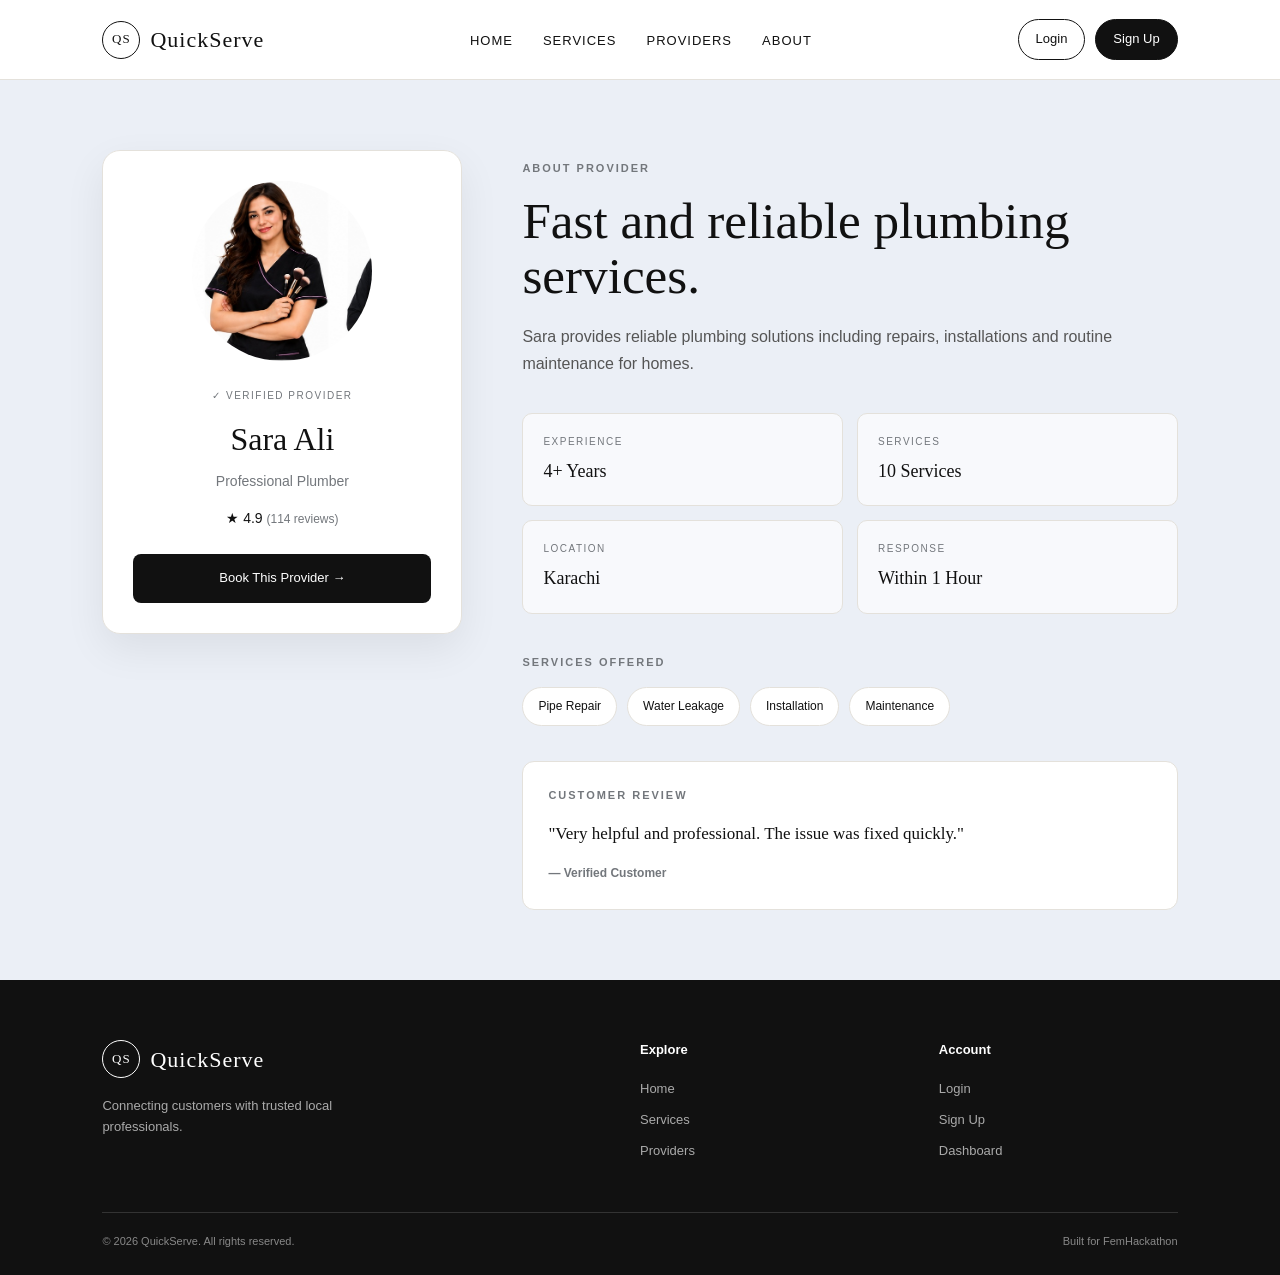
==== profile3.html @ 2b143eba "Initial QuickServe project" ====
<!DOCTYPE html>
<html lang="en">
<head>
    <meta charset="UTF-8">
    <meta name="viewport" content="width=device-width, initial-scale=1.0">

    <title>QuickServe | Provider Profile</title>

    <link rel="stylesheet" href="profile.css">
</head>

<body>

<header>
    <nav class="navbar">

        <a href="index.html" class="logo">
            <span class="logo-circle">QS</span>
            <span>QuickServe</span>
        </a>

        <ul class="nav-links">
            <li><a href="index.html">Home</a></li>
            <li><a href="services.html">Services</a></li>
            <li><a href="providers.html">Providers</a></li>
            <li><a href="about.html">About</a></li>
        </ul>

        <div class="auth-buttons">
            <a href="login.html" class="login-btn">Login</a>
            <a href="signup.html" class="signup-btn">Sign Up</a>
        </div>

        <input type="checkbox" id="menu-toggle">

        <label for="menu-toggle" class="hamburger">
            ☰
        </label>

    </nav>
</header>


<main class="profile-page">

    <div class="profile-container">

        <section class="profile-card">

            <div class="profile-image">
                <img src="girl2.jpg"
                     alt="Sara Ali">
            </div>

            <span class="verified">
                ✓ VERIFIED PROVIDER
            </span>

            <h1>Sara Ali</h1>

            <p class="profession">
                Professional Plumber
            </p>

            <div class="rating">
                ★ 4.9
                <span>(114 reviews)</span>
            </div>

            <a href="booking.html" class="booking-btn">
                Book This Provider →
            </a>

        </section>


        <section class="profile-info">

            <span class="section-label">
                ABOUT PROVIDER
            </span>

            <h2>
                Fast and reliable
                plumbing services.
            </h2>

            <p>
                Sara provides reliable plumbing solutions
                including repairs, installations and routine
                maintenance for homes.
            </p>


            <div class="info-grid">

                <div class="info-box">
                    <span>EXPERIENCE</span>
                    <strong>4+ Years</strong>
                </div>

                <div class="info-box">
                    <span>SERVICES</span>
                    <strong>10 Services</strong>
                </div>

                <div class="info-box">
                    <span>LOCATION</span>
                    <strong>Karachi</strong>
                </div>

                <div class="info-box">
                    <span>RESPONSE</span>
                    <strong>Within 1 Hour</strong>
                </div>

            </div>


            <div class="services-list">

                <span class="section-label">
                    SERVICES OFFERED
                </span>

                <div class="service-tags">
                    <span>Pipe Repair</span>
                    <span>Water Leakage</span>
                    <span>Installation</span>
                    <span>Maintenance</span>
                </div>

            </div>


            <div class="review-box">

                <span class="section-label">
                    CUSTOMER REVIEW
                </span>

                <p>
                    "Very helpful and professional.
                    The issue was fixed quickly."
                </p>

                <strong>
                    — Verified Customer
                </strong>

            </div>

        </section>

    </div>

</main>



<!-- ================= FOOTER ================= -->

    <footer>

        <div class="footer-content">

            <div class="footer-brand">

                <a href="index.html" class="logo">
                    <span class="logo-circle">
                        QS
                    </span>

                    <span>
                        QuickServe
                    </span>
                </a>

                <p>
                    Connecting customers with trusted
                    local professionals.
                </p>

            </div>


            <div class="footer-column">

                <h4>
                    Explore
                </h4>

                <a href="index.html">
                    Home
                </a>

                <a href="services.html">
                    Services
                </a>

                <a href="providers.html">
                    Providers
                </a>

            </div>


            <div class="footer-column">

                <h4>
                    Account
                </h4>

                <a href="login.html">
                    Login
                </a>

                <a href="signup.html">
                    Sign Up
                </a>

                <a href="#">
                    Dashboard
                </a>

            </div>

        </div>


        <div class="footer-bottom">

            <p>
                © 2026 QuickServe. All rights reserved.
            </p>

            <p>
                Built for FemHackathon
            </p>

        </div>

    </footer>


</body>
</html>
---- profile.css ----
* {
    margin: 0;
    padding: 0;
    box-sizing: border-box;
}


:root {
    --bg: #ffffff;
    --hero: #EBEFF6;
    --text: #111111;
    --muted: #73777C;
    --line: #e4e1db;
}


/* ================= BODY ================= */

body {

    font-family:
        'Helvetica Neue',
        Arial,
        sans-serif;

    background: var(--bg);

    color: var(--text);

    line-height: 1.6;
}


a {
    text-decoration: none;
    color: inherit;
}


/* ================= NAVBAR ================= */

header {

    position: sticky;
    top: 0;

    z-index: 100;

}


.navbar {

    min-height: 80px;

    padding: 18px 8%;

    display: flex;

    align-items: center;

    justify-content: space-between;

    gap: 30px;

    background: rgba(255,255,255,0.95);

    border-bottom:
        1px solid var(--line);

    backdrop-filter: blur(8px);

}


/* LOGO */

.logo {

    display: flex;

    align-items: center;

    gap: 10px;

    font-family: Georgia, serif;

    font-size: 22px;

    letter-spacing: 1px;

    white-space: nowrap;

}


.logo-circle {

    width: 38px;
    height: 38px;

    border: 1px solid var(--text);

    border-radius: 50%;

    display: flex;

    align-items: center;

    justify-content: center;

    font-size: 13px;

}


/* NAV LINKS */

.nav-links {

    display: flex;

    align-items: center;

    gap: 30px;

    list-style: none;

}


.nav-links a {

    font-size: 13px;

    letter-spacing: 1px;

    text-transform: uppercase;

    position: relative;

    padding-bottom: 5px;

}


.nav-links a::after {

    content: "";

    position: absolute;

    left: 0;

    bottom: 0;

    width: 0;

    height: 1px;

    background: var(--text);

    transition: width 0.3s ease;

}


.nav-links a:hover::after {

    width: 100%;

}


/* AUTH */

.auth-buttons {

    display: flex;

    gap: 10px;

    align-items: center;

}


.login-btn,
.signup-btn {

    padding: 9px 17px;

    border-radius: 25px;

    font-size: 13px;

    transition: 0.3s ease;

}


.login-btn {

    border: 1px solid var(--text);

}


.login-btn:hover {

    background: var(--text);

    color: white;

    transform: translateY(-2px);

}


.signup-btn {

    background: var(--text);

    color: white;

    border: 1px solid var(--text);

}


.signup-btn:hover {

    background: var(--muted);

    border-color: var(--muted);

    transform: translateY(-2px);

}


/* HAMBURGER */

#menu-toggle {

    display: none;

}


.hamburger {

    display: none;

    font-size: 27px;

    cursor: pointer;

}


/* ================= PROFILE ================= */

.profile-page {

    background: var(--hero);

    min-height: calc(100vh - 80px);

    padding: 70px 8%;

}


.profile-container {

    max-width: 1150px;

    margin: auto;

    display: grid;

    grid-template-columns: 360px 1fr;

    gap: 60px;

    align-items: start;

}


/* ================= PROFILE CARD ================= */

.profile-card {

    background: white;

    border: 1px solid var(--line);

    padding: 30px;

    text-align: center;

    border-radius: 18px;

    box-shadow:
        0 15px 40px
        rgba(17,17,17,0.07);

    position: sticky;

    top: 110px;

}


.profile-image {

    width: 180px;

    height: 180px;

    margin: 0 auto 20px;

    border-radius: 50%;

    overflow: hidden;

    background: var(--hero);

}


.profile-image img {

    width: 100%;

    height: 100%;

    object-fit: cover;

}


.verified {

    display: inline-block;

    font-size: 10px;

    letter-spacing: 1.5px;

    color: var(--muted);

    margin-bottom: 10px;

}


.profile-card h1 {

    font-family: Georgia, serif;

    font-size: 32px;

    font-weight: 500;

    margin-bottom: 5px;

}


.profession {

    color: var(--muted);

    font-size: 14px;

    margin-bottom: 14px;

}


.rating {

    font-size: 14px;

    margin-bottom: 25px;

}


.rating span {

    color: var(--muted);

    font-size: 12px;

}


.booking-btn {

    display: block;

    background: var(--text);

    color: white;

    padding: 14px 20px;

    border-radius: 8px;

    font-size: 13px;

    transition: 0.3s ease;

}


.booking-btn:hover {

    background: var(--muted);

    transform: translateY(-3px);

    box-shadow:
        0 10px 25px
        rgba(17,17,17,0.15);

}


/* ================= PROFILE INFO ================= */

.profile-info {

    padding-top: 10px;

}


.section-label {

    display: block;

    color: var(--muted);

    font-size: 11px;

    font-weight: 600;

    letter-spacing: 2px;

    margin-bottom: 15px;

}


.profile-info h2 {

    font-family: Georgia, serif;

    font-size: clamp(35px, 4vw, 55px);

    line-height: 1.08;

    font-weight: 400;

    max-width: 650px;

    margin-bottom: 20px;

}


.profile-info > p {

    max-width: 620px;

    color: #555;

    font-size: 16px;

    line-height: 1.7;

    margin-bottom: 35px;

}


/* ================= INFO GRID ================= */

.info-grid {

    display: grid;

    grid-template-columns:
        repeat(2, 1fr);

    gap: 14px;

    margin-bottom: 40px;

}


.info-box {

    background: rgba(255,255,255,0.65);

    border: 1px solid var(--line);

    padding: 20px;

    border-radius: 10px;

}


.info-box span {

    display: block;

    color: var(--muted);

    font-size: 10px;

    letter-spacing: 1.5px;

    margin-bottom: 7px;

}


.info-box strong {

    font-family: Georgia, serif;

    font-size: 18px;

    font-weight: 400;

}


/* ================= SERVICES ================= */

.services-list {

    margin-bottom: 35px;

}


.service-tags {

    display: flex;

    flex-wrap: wrap;

    gap: 10px;

}


.service-tags span {

    background: white;

    border: 1px solid var(--line);

    padding: 9px 15px;

    border-radius: 30px;

    font-size: 12px;

    transition: 0.3s ease;

}


.service-tags span:hover {

    background: var(--text);

    color: white;

    transform: translateY(-2px);

}


/* ================= REVIEW ================= */

.review-box {

    background: white;

    border: 1px solid var(--line);

    padding: 25px;

    border-radius: 12px;

}


.review-box p {

    font-family: Georgia, serif;

    font-size: 17px;

    line-height: 1.6;

    margin-bottom: 12px;

}


.review-box strong {

    font-size: 12px;

    color: var(--muted);

}



/* =========================
        FOOTER
=========================  */

footer {

    background: var(--text);

    color: white;

    padding: 60px 8% 25px;
}


.footer-content {

    max-width: 1200px;

    margin: auto;

    display: grid;

    grid-template-columns: 2fr 1fr 1fr;

    gap: 60px;

    padding-bottom: 50px;

    border-bottom: 1px solid #333;
}


footer .logo {

    color: white;

    margin-bottom: 18px;
}


footer .logo-circle {

    border-color: white;
}


.footer-brand p {

    color: #aaa;

    max-width: 300px;

    font-size: 13px;
}


.footer-column {

    display: flex;

    flex-direction: column;

    gap: 10px;
}


.footer-column h4 {

    font-family: Arial, sans-serif;

    font-size: 13px;

    margin-bottom: 8px;
}


.footer-column a {

    color: #aaa;

    font-size: 13px;

    transition: .3s ease;
}


.footer-column a:hover {

    color: white;

    transform: translateX(3px);
}


.footer-bottom {

    max-width: 1200px;

    margin: 20px auto 0;

    display: flex;

    justify-content: space-between;

    color: #888;

    font-size: 11px;
}




/* ================= TABLET ================= */

@media (max-width: 900px) {

    .navbar {

        padding: 16px 6%;

    }


    .nav-links {

        gap: 15px;

    }


    .profile-container {

        grid-template-columns: 300px 1fr;

        gap: 35px;

    }


    .profile-card {

        padding: 22px;

    }


    .profile-image {

        width: 150px;

        height: 150px;

    }

}


/* ================= MOBILE ================= */

@media (max-width: 768px) {

    .navbar {

        position: relative;

    }


    .nav-links {

        display: none;

        position: absolute;

        top: 100%;

        left: 0;

        right: 0;

        background: white;

        flex-direction: column;

        align-items: flex-start;

        gap: 0;

        padding: 10px 8%;

        border-bottom: 1px solid var(--line);

    }


    .nav-links li {

        width: 100%;

        border-bottom: 1px solid var(--line);

    }


    .nav-links a {

        display: block;

        padding: 13px 0;

    }


    .auth-buttons {

        display: none;

    }


    .hamburger {

        display: block;

    }


    #menu-toggle:checked ~ .nav-links {

        display: flex;

    }


    .profile-page {

        padding: 40px 6%;

    }


    .profile-container {

        grid-template-columns: 1fr;

        gap: 35px;

    }


    .profile-card {

        position: static;

        max-width: 450px;

        width: 100%;

        margin: auto;

    }


    .profile-info {

        padding-top: 0;

    }


    .profile-info h2 {

        font-size: 38px;

    }


    .info-grid {

        grid-template-columns: 1fr 1fr;

    }

    /* FOOTER */

    .footer-content {

        grid-template-columns: 1fr 1fr;

        gap: 40px;
    }


    .footer-brand {

        grid-column: 1 / -1;
    }


    .footer-bottom {

        flex-direction: column;

        gap: 7px;
    }



}


/* ================= SMALL MOBILE ================= */

@media (max-width: 480px) {

    .logo {

        font-size: 19px;

    }


    .logo-circle {

        width: 34px;

        height: 34px;

    }


    .profile-page {

        padding: 30px 5%;

    }


    .profile-card {

        padding: 22px 18px;

    }


    .profile-image {

        width: 135px;

        height: 135px;

    }


    .profile-card h1 {

        font-size: 28px;

    }


    .profile-info h2 {

        font-size: 32px;

    }


    .info-grid {

        grid-template-columns: 1fr;

    }


    .service-tags {

        gap: 7px;

    }


    .service-tags span {

        font-size: 11px;

        padding: 8px 12px;

    }

     .footer-content {

        grid-template-columns: 1fr;
    }


    .footer-brand {

        grid-column: auto;
    }


}
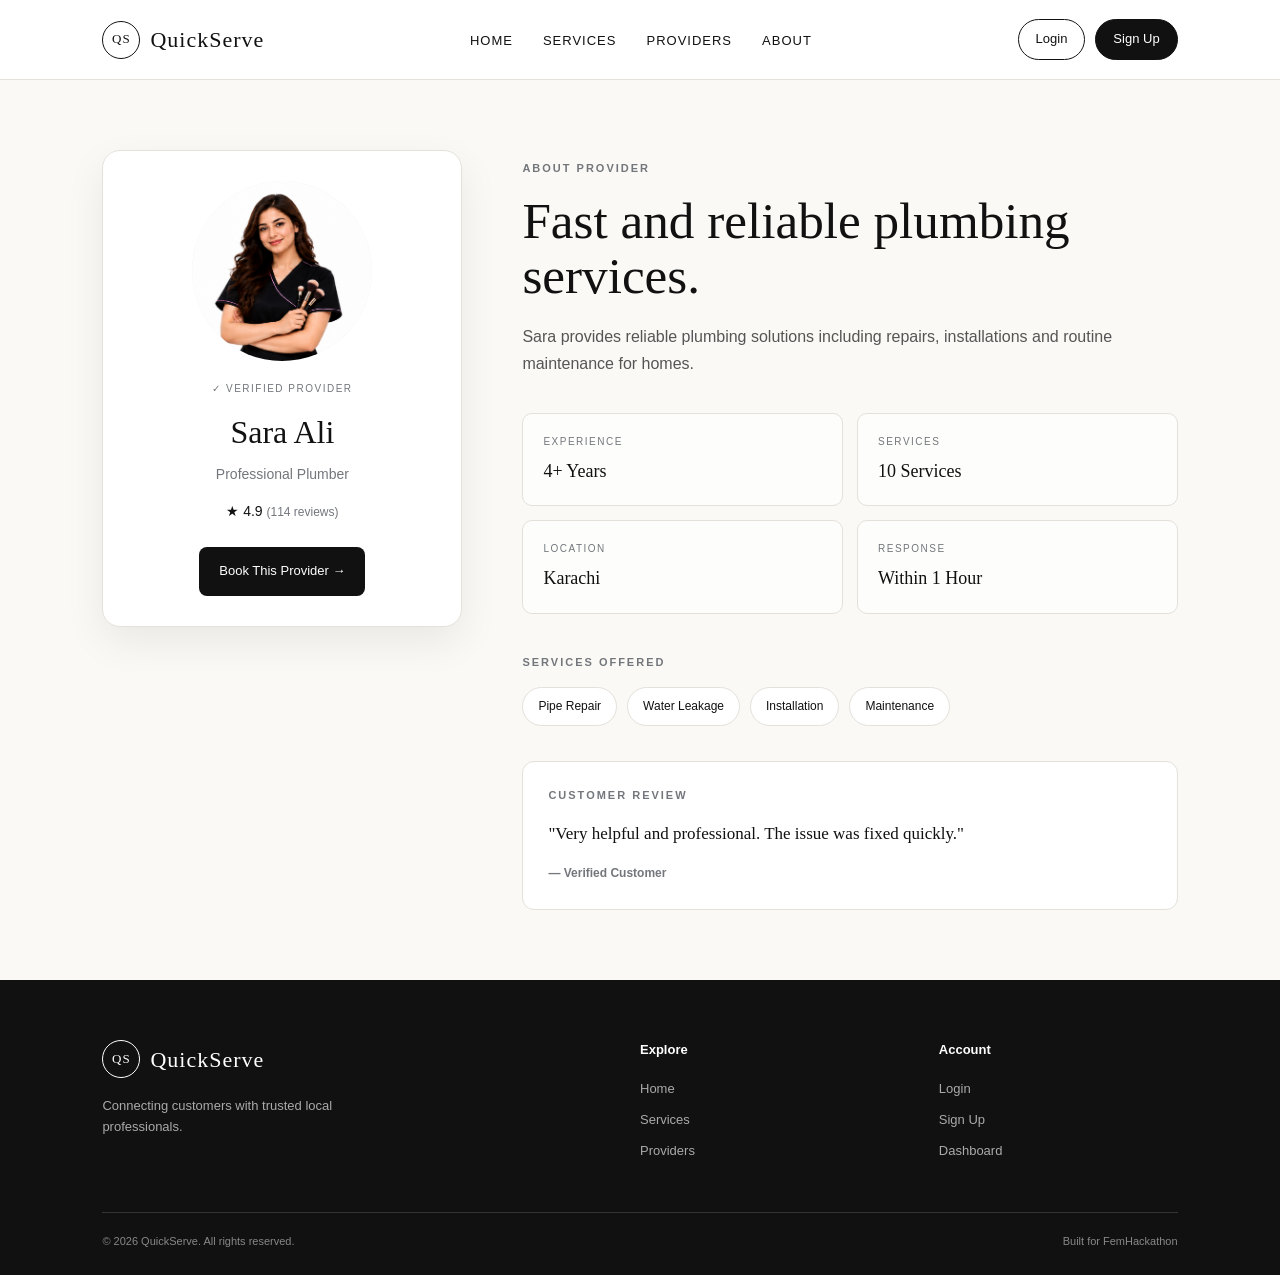
==== commit a83a0383: "Updated QuickServe project" ====
--- a/profile3.html
+++ b/profile3.html
@@ -48,7 +48,7 @@
         <section class="profile-card">
 
             <div class="profile-image">
-                <img src="girl2.jpg"
+                <img src="girl image 3.png"
                      alt="Sara Ali">
             </div>
 
--- a/profile.css
+++ b/profile.css
@@ -263,7 +263,8 @@
 
 .profile-page {
 
-    background: var(--hero);
+    background: #faf9f5;
+    
 
     min-height: calc(100vh - 80px);
 
@@ -292,6 +293,13 @@
 /* ================= PROFILE CARD ================= */
 
 .profile-card {
+
+
+   
+    display: flex;
+    flex-direction: column;
+    align-items: center;
+
 
     background: white;
 
@@ -313,7 +321,6 @@
 
 }
 
-
 .profile-image {
 
     width: 180px;
@@ -326,8 +333,11 @@
 
     overflow: hidden;
 
+    aspect-ratio: 1 / 1; 
+
     background: var(--hero);
 
+    
 }
 
 
@@ -338,6 +348,14 @@
     height: 100%;
 
     object-fit: cover;
+
+    align-items: center;
+
+    justify-content: center;
+
+    display: block;       
+    
+    object-position: top center; 
 
 }
 
